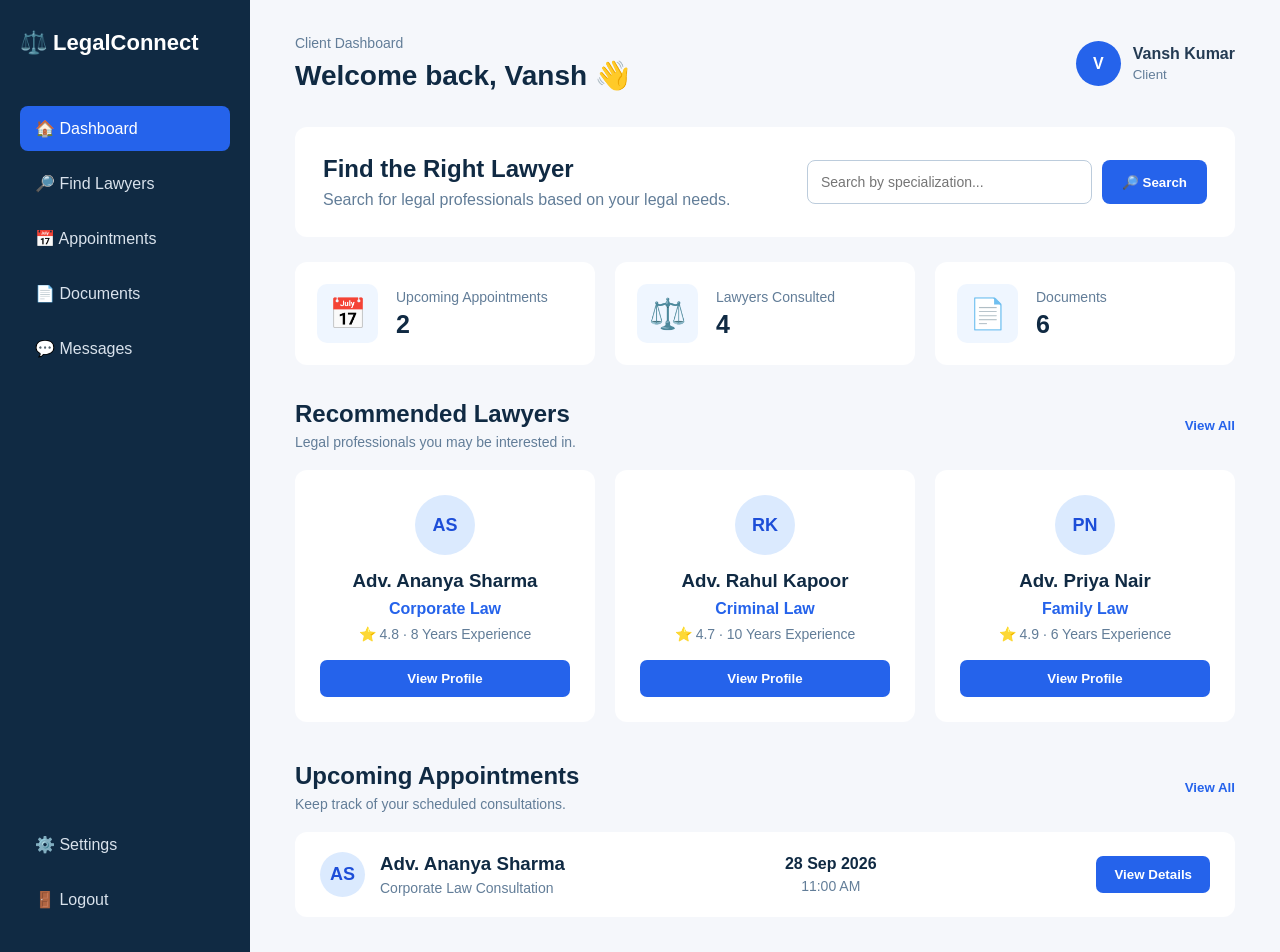
==== client-dashboard.html @ b5302c1e "Update LegalConnect project" ====
<!DOCTYPE html>
<html lang="en">
<head>
<!-- Basic page settings -->
<meta charset="UTF-8">
<meta name="viewport"
      content="width=device-width, initial-scale=1.0">
<!-- Page title -->
<title>Client Dashboard | LegalConnect</title>
<!-- Dashboard CSS -->
<link rel="stylesheet" href="client-dashboard.css">
</head>
<body>
<!-- ================= DASHBOARD ================= -->
<div class="dashboard">
    <!-- ================= SIDEBAR ================= -->
    <aside class="sidebar">
        <!-- Logo -->
        <div class="logo">
            ⚖️ LegalConnect
        </div>
        <!-- Navigation -->
        <nav class="sidebar-nav">
            <a href="#" class="active">
                🏠 Dashboard
            </a>
            <a href="#">
                🔎 Find Lawyers
            </a>
            <a href="#">
                📅 Appointments
            </a>
            <a href="#">
                📄 Documents
            </a>
            <a href="#">
                💬 Messages
            </a>
        </nav>
        <!-- Bottom navigation -->
        <div class="sidebar-bottom">
            <a href="#">
                ⚙️ Settings
            </a>
            <a href="index.html">
                🚪 Logout
            </a>
        </div>
    </aside>
    <!-- ================= MAIN CONTENT ================= -->
    <main class="main-content">
        <!-- ================= TOP BAR ================= -->
        <header class="topbar">
            <div>
                <p class="page-label">
                    Client Dashboard
                </p>
                <h1>
                    Welcome back, Vansh 👋
                </h1>
            </div>
            <!-- Profile -->
            <div class="profile">
                <div class="profile-avatar">
                    V
                </div>
                <div>
                    <strong>
                        Vansh Kumar
                    </strong>
                    <small>
                        Client
                    </small>
                </div>
            </div>
        </header>
        <!-- ================= SEARCH ================= -->
        <section class="search-section">
            <div>
                <h2>
                    Find the Right Lawyer
                </h2>
                <p>
                    Search for legal professionals based
                    on your legal needs.
                </p>
            </div>
            <div class="search-box">
                <input
                    type="text"
                    id="lawyerSearch"
                    placeholder="Search by specialization..."
                >
                <button id="searchBtn">
                    🔎 Search
                </button>
            </div>
        </section>
        <!-- ================= QUICK STATS ================= -->
        <section class="stats">
            <div class="stat-card">
                <span class="stat-icon">
                    📅
                </span>
                <div>
                    <p>Upcoming Appointments</p>
                    <h3>2</h3>
                </div>
            </div>
            <div class="stat-card">
                <span class="stat-icon">
                    ⚖️
                </span>
                <div>
                    <p>Lawyers Consulted</p>
                    <h3>4</h3>
                </div>
            </div>
            <div class="stat-card">
                <span class="stat-icon">
                    📄
                </span>
                <div>
                    <p>Documents</p>
                    <h3>6</h3>
                </div>
            </div>
        </section>
        <!-- ================= RECOMMENDED LAWYERS ================= -->
        <section class="lawyers-section">
            <div class="section-header">
                <div>
                    <h2>
                        Recommended Lawyers
                    </h2>
                    <p>
                        Legal professionals you may be interested in.
                    </p>
                </div>
                <button class="view-all">
                    View All
                </button>
            </div>
            <!-- Lawyer Cards -->
            <div class="lawyer-grid">
                <!-- Lawyer 1 -->
                <div class="lawyer-card">
                    <div class="lawyer-avatar">
                        AS
                    </div>
                    <h3>
                        Adv. Ananya Sharma
                    </h3>
                    <p class="specialization">
                        Corporate Law
                    </p>
                    <p class="experience">
                        ⭐ 4.8 · 8 Years Experience
                    </p>
                    <button>
                        View Profile
                    </button>
                </div>
                <!-- Lawyer 2 -->
                <div class="lawyer-card">
                    <div class="lawyer-avatar">
                        RK
                    </div>
                    <h3>
                        Adv. Rahul Kapoor
                    </h3>
                    <p class="specialization">
                        Criminal Law
                    </p>
                    <p class="experience">
                        ⭐ 4.7 · 10 Years Experience
                    </p>
                    <button>
                        View Profile
                    </button>
                </div>
                <!-- Lawyer 3 -->
                <div class="lawyer-card">
                    <div class="lawyer-avatar">
                        PN
                    </div>
                    <h3>
                        Adv. Priya Nair
                    </h3>
                    <p class="specialization">
                        Family Law
                    </p>
                    <p class="experience">
                        ⭐ 4.9 · 6 Years Experience
                    </p>
                    <button>
                        View Profile
                    </button>
                </div>
            </div>
        </section>
        <!-- ================= APPOINTMENTS ================= -->
        <section class="appointments">
            <div class="section-header">
                <div>
                    <h2>
                        Upcoming Appointments
                    </h2>
                    <p>
                        Keep track of your scheduled consultations.
                    </p>
                </div>
                <button class="view-all">
                    View All
                </button>
            </div>
            <div class="appointment-card">
                <div class="appointment-info">
                    <div class="lawyer-avatar small">
                        AS
                    </div>
                    <div>
                        <h3>
                            Adv. Ananya Sharma
                        </h3>
                        <p>
                            Corporate Law Consultation
                        </p>
                    </div>
                </div>
                <div class="appointment-date">
                    <strong>
                        28 Sep 2026
                    </strong>
                    <span>
                        11:00 AM
                    </span>
                </div>
                <button class="join-btn">
                    View Details
                </button>
            </div>
        </section>
    </main>
</div>
<!-- Dashboard JavaScript -->
<script src="client-dashboard.js"></script>
</body>
</html>
---- client-dashboard.css ----
* {
    margin: 0;
    padding: 0;
    box-sizing: border-box;
    }

body {
font-family: Arial, sans-serif;
background: #f5f7fb;
color: #243b53;
}

/* ================= DASHBOARD ================= */

.dashboard {
display: flex;
min-height: 100vh;
}

/* ================= SIDEBAR ================= */

.sidebar {
width: 250px;
background: #102a43;
color: white;

padding: 30px 20px;
display: flex;
flex-direction: column;

}

/* Logo */

.logo {
font-size: 22px;
font-weight: bold;

margin-bottom: 50px;

}

/* Navigation */

.sidebar-nav {
display: flex;
flex-direction: column;
gap: 10px;
}

.sidebar-nav a,
.sidebar-bottom a {
color: #d9e2ec;

text-decoration: none;
padding: 13px 15px;
border-radius: 8px;
transition: 0.3s;

}

/* Hover */

.sidebar-nav a:hover,
.sidebar-bottom a:hover {
background: #243b53;
color: white;
}

/* Active navigation */

.sidebar-nav a.active {
background: #2563eb;
color: white;
}

/* Bottom navigation */

.sidebar-bottom {
margin-top: auto;

display: flex;
flex-direction: column;
gap: 10px;

}

/* ================= MAIN CONTENT ================= */

.main-content {
flex: 1;

padding: 35px 45px;
overflow-x: hidden;

}

/* ================= TOPBAR ================= */

.topbar {
display: flex;

justify-content: space-between;
align-items: center;
margin-bottom: 35px;

}

.page-label {
color: #627d98;

font-size: 14px;
margin-bottom: 8px;

}

.topbar h1 {
font-size: 28px;

color: #102a43;

}

/* ================= PROFILE ================= */

.profile {
display: flex;

align-items: center;
gap: 12px;

}

.profile-avatar {
width: 45px;
height: 45px;

border-radius: 50%;
background: #2563eb;
color: white;
display: flex;
align-items: center;
justify-content: center;
font-weight: bold;

}

.profile small {
display: block;

color: #627d98;
margin-top: 4px;

}

/* ================= SEARCH ================= */

.search-section {
background: white;

padding: 28px;
border-radius: 12px;
margin-bottom: 25px;
display: flex;
justify-content: space-between;
align-items: center;
gap: 20px;

}

.search-section h2 {
color: #102a43;

margin-bottom: 8px;

}

.search-section p {
color: #627d98;
}

.search-box {
display: flex;

gap: 10px;
min-width: 400px;

}

.search-box input {
flex: 1;

padding: 13px;
border: 1px solid #bcccdc;
border-radius: 8px;
outline: none;
font-size: 14px;

}

.search-box input:focus {
border-color: #2563eb;
}

.search-box button {
padding: 13px 20px;

border: none;
border-radius: 8px;
background: #2563eb;
color: white;
font-weight: bold;
cursor: pointer;

}

/* ================= STATS ================= */

.stats {
display: grid;

grid-template-columns: repeat(3, 1fr);
gap: 20px;
margin-bottom: 35px;

}

.stat-card {
background: white;

padding: 22px;
border-radius: 12px;
display: flex;
align-items: center;
gap: 18px;

}

.stat-icon {
font-size: 30px;

background: #eff6ff;
padding: 12px;
border-radius: 10px;

}

.stat-card p {
color: #627d98;

font-size: 14px;
margin-bottom: 5px;

}

.stat-card h3 {
font-size: 25px;

color: #102a43;

}

/* ================= SECTION HEADER ================= */

.section-header {
display: flex;

justify-content: space-between;
align-items: center;
margin-bottom: 20px;

}

.section-header h2 {
color: #102a43;

margin-bottom: 6px;

}

.section-header p {
color: #627d98;

font-size: 14px;

}

.view-all {
border: none;

background: transparent;
color: #2563eb;
font-weight: bold;
cursor: pointer;

}

/* ================= LAWYER GRID ================= */

.lawyer-grid {
display: grid;

grid-template-columns: repeat(3, 1fr);
gap: 20px;

}

.lawyer-card {
background: white;

padding: 25px;
border-radius: 12px;
text-align: center;
transition: 0.3s;

}

.lawyer-card:hover {
transform: translateY(-5px);

box-shadow: 0 8px 25px rgba(0, 0, 0, 0.08);

}

.lawyer-avatar {
width: 60px;
height: 60px;

margin: 0 auto 15px;
border-radius: 50%;
background: #dbeafe;
color: #1d4ed8;
display: flex;
align-items: center;
justify-content: center;
font-weight: bold;
font-size: 18px;

}

.lawyer-card h3 {
color: #102a43;

margin-bottom: 8px;

}

.specialization {
color: #2563eb;

font-weight: bold;
margin-bottom: 8px;

}

.experience {
color: #627d98;

font-size: 14px;
margin-bottom: 18px;

}

.lawyer-card button {
width: 100%;

padding: 11px;
border: none;
border-radius: 7px;
background: #2563eb;
color: white;
cursor: pointer;
font-weight: bold;

}

/* ================= APPOINTMENTS ================= */

.appointments {
margin-top: 40px;
}

.appointment-card {
background: white;

padding: 20px 25px;
border-radius: 12px;
display: flex;
align-items: center;
justify-content: space-between;

}

.appointment-info {
display: flex;

align-items: center;
gap: 15px;

}

.lawyer-avatar.small {
width: 45px;
height: 45px;

margin: 0;

}

.appointment-info h3 {
color: #102a43;

margin-bottom: 5px;

}

.appointment-info p {
color: #627d98;

font-size: 14px;

}

.appointment-date {
display: flex;

flex-direction: column;
gap: 5px;
text-align: center;

}

.appointment-date strong {
color: #102a43;
}

.appointment-date span {
color: #627d98;

font-size: 14px;

}

.join-btn {
border: none;

padding: 11px 18px;
border-radius: 7px;
background: #2563eb;
color: white;
cursor: pointer;
font-weight: bold;

}

/* ================= RESPONSIVE ================= */

@media (max-width: 1000px) {

.lawyer-grid {
    grid-template-columns: repeat(2, 1fr);
}
.search-section {
    flex-direction: column;
    align-items: flex-start;
}
.search-box {
    width: 100%;
    min-width: 0;
}

}

@media (max-width: 768px) {

.dashboard {
    flex-direction: column;
}
.sidebar {
    width: 100%;
    padding: 20px;
}
.sidebar-nav {
    flex-direction: row;
    overflow-x: auto;
}
.sidebar-bottom {
    margin-top: 20px;
}
.main-content {
    padding: 25px 20px;
}
.topbar {
    align-items: flex-start;
    gap: 20px;
}
.stats {
    grid-template-columns: 1fr;
}
.lawyer-grid {
    grid-template-columns: 1fr;
}
.appointment-card {
    flex-direction: column;
    gap: 20px;
    align-items: flex-start;
}

}
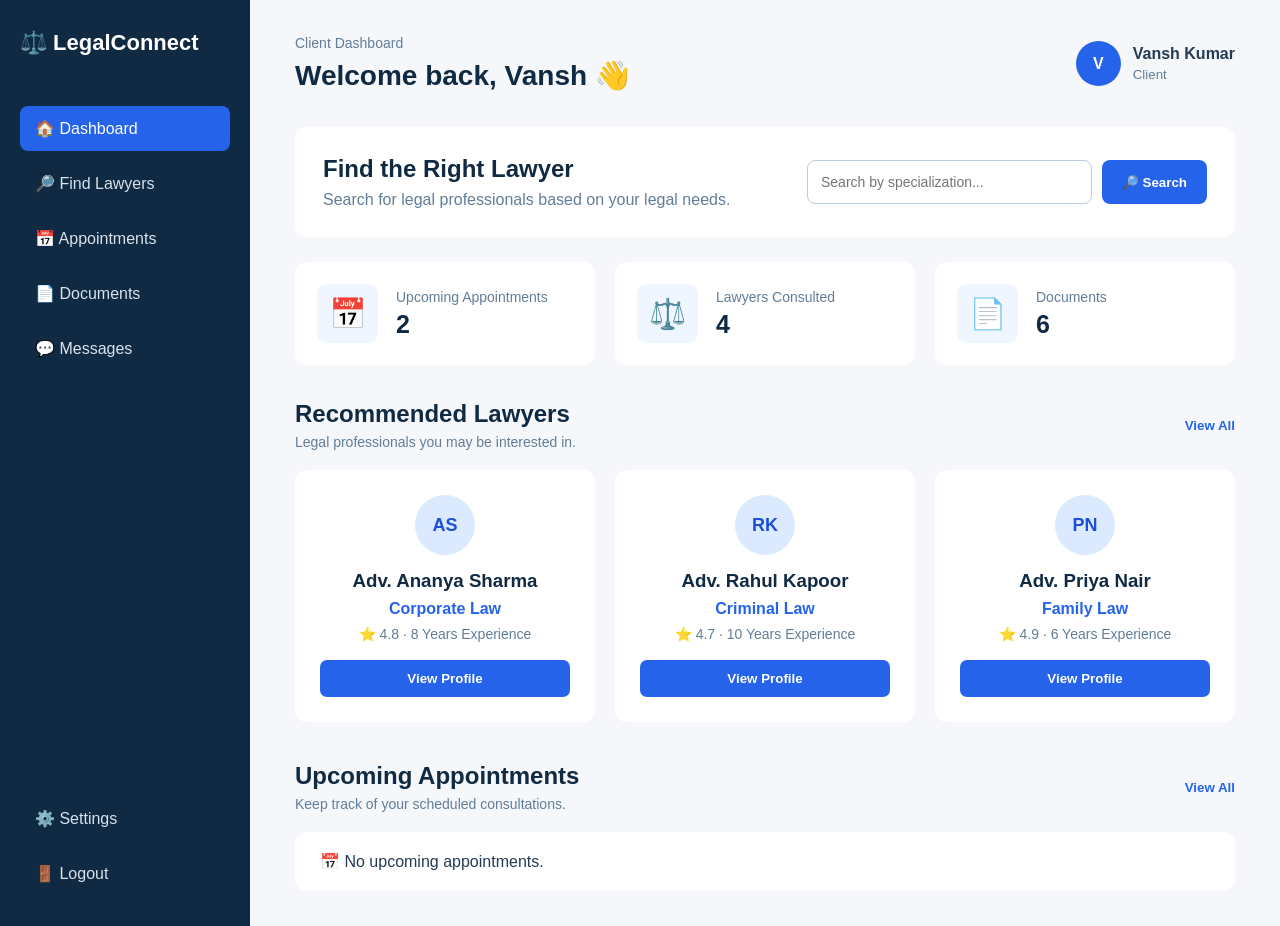
==== commit ee2efe33: "make upcoming appointments dynamic" ====
--- a/client-dashboard.html
+++ b/client-dashboard.html
@@ -214,32 +214,9 @@
                     View All
                 </button>
             </div>
-            <div class="appointment-card">
-                <div class="appointment-info">
-                    <div class="lawyer-avatar small">
-                        AS
-                    </div>
-                    <div>
-                        <h3>
-                            Adv. Ananya Sharma
-                        </h3>
-                        <p>
-                            Corporate Law Consultation
-                        </p>
-                    </div>
-                </div>
-                <div class="appointment-date">
-                    <strong>
-                        28 Sep 2026
-                    </strong>
-                    <span>
-                        11:00 AM
-                    </span>
-                </div>
-                <button class="join-btn">
-                    View Details
-                </button>
-            </div>
+            <div class="appointment-card" id="appointmentCard">
+    <!-- Appointment will be loaded here using JavaScript -->
+</div>
         </section>
     </main>
 </div>
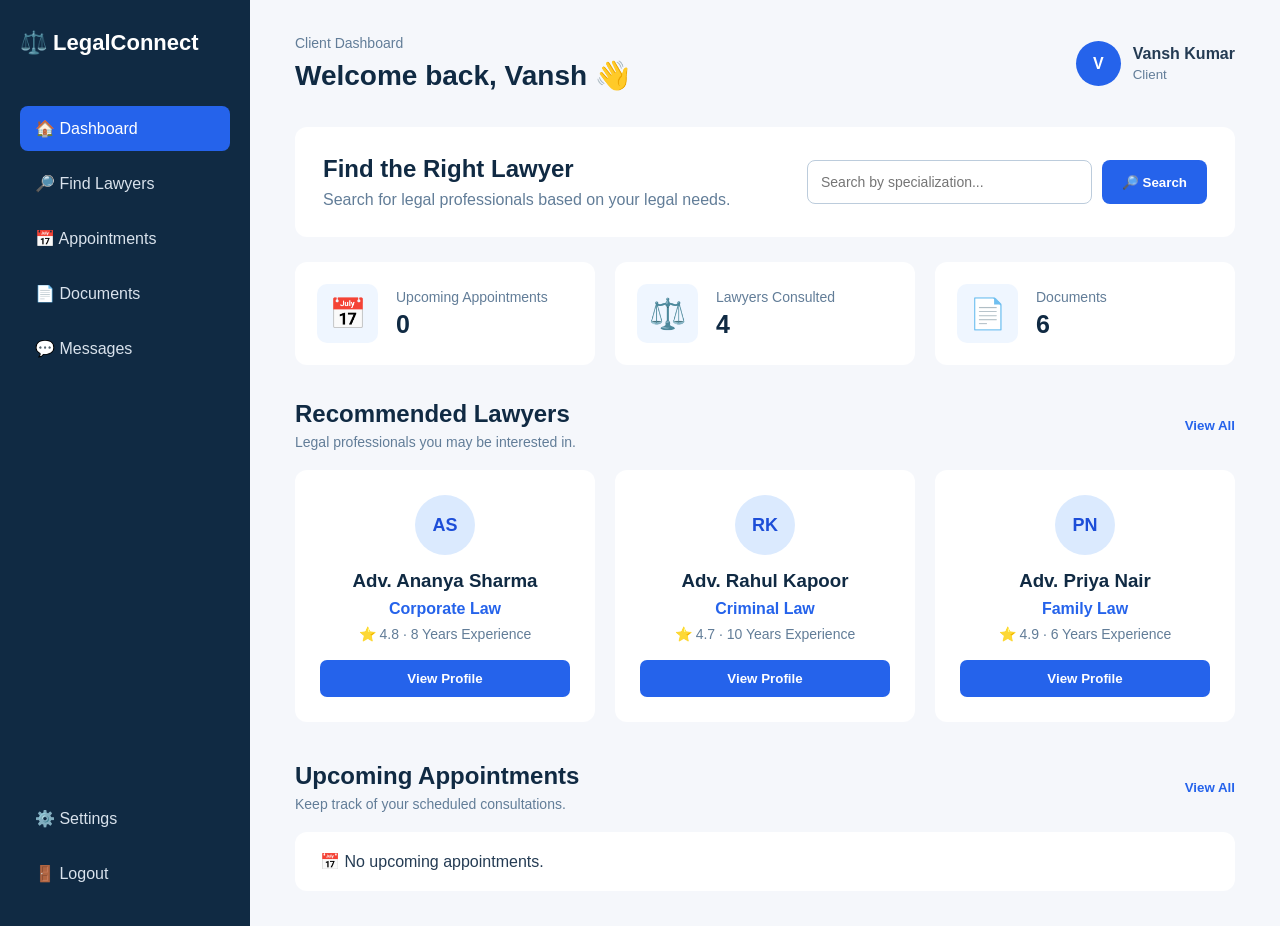
==== commit 955ca3b4: "make appointment count dynamic" ====
--- a/client-dashboard.html
+++ b/client-dashboard.html
@@ -104,7 +104,7 @@
                 </span>
                 <div>
                     <p>Upcoming Appointments</p>
-                    <h3>2</h3>
+                    <h3 id="appointmentCount">0</h3>
                 </div>
             </div>
             <div class="stat-card">
